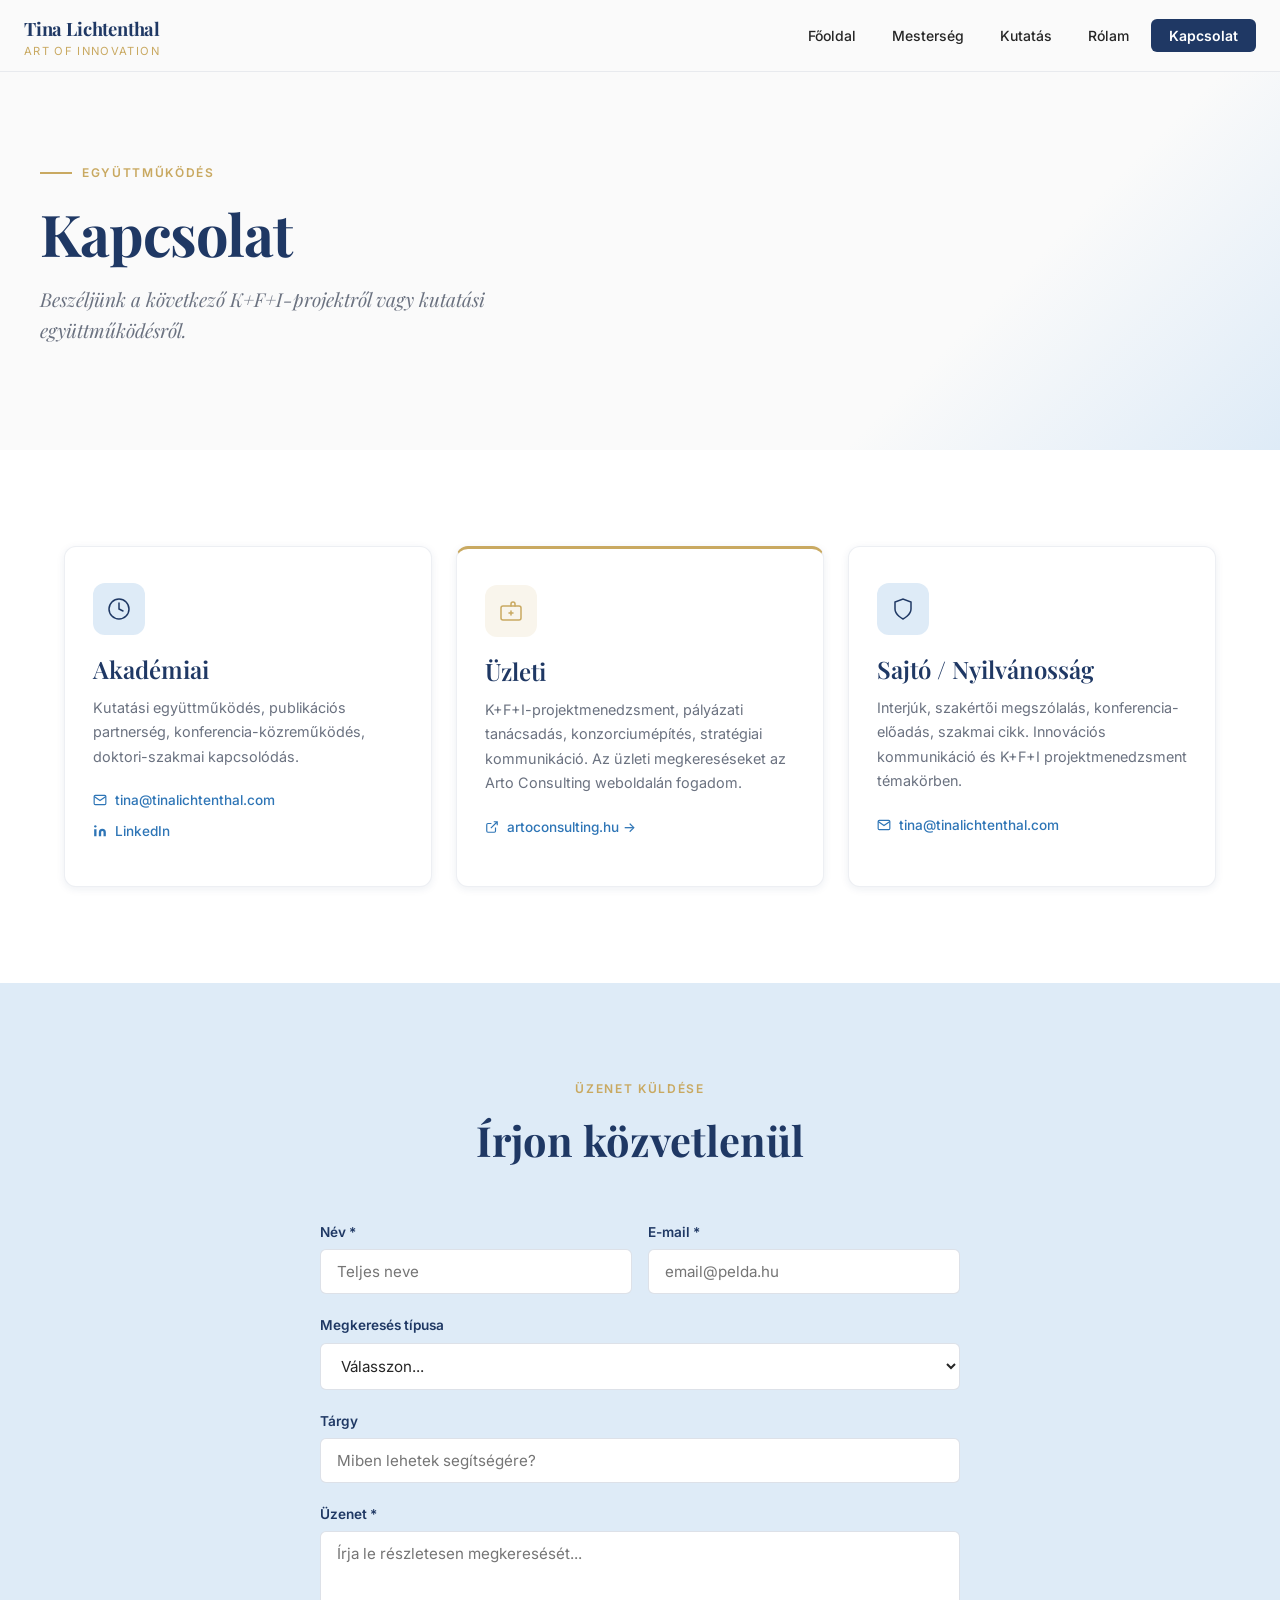
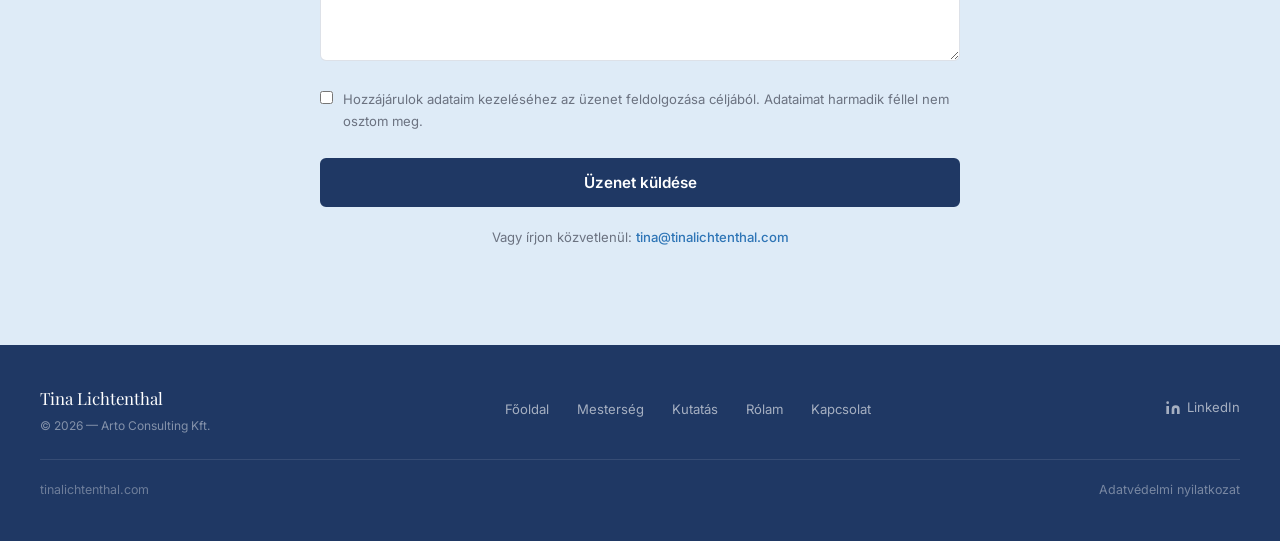
==== kapcsolat.html @ 0e224395 "Add files via upload" ====
<!DOCTYPE html>
<html lang="hu">
<head>
  <meta charset="UTF-8">
  <meta name="viewport" content="width=device-width, initial-scale=1.0">
  <title>Kapcsolat | Tina Lichtenthal — Art of Innovation</title>
  <meta name="description" content="Kutatási együttműködés, K+F+I projektmenedzsment, sajtó. Lépjen kapcsolatba Tina Lichtenthalhoz.">
  <link rel="preconnect" href="https://fonts.googleapis.com">
  <link rel="preconnect" href="https://fonts.gstatic.com" crossorigin>
  <link href="https://fonts.googleapis.com/css2?family=Playfair+Display:ital,wght@0,400;0,600;0,700;1,400;1,600&family=Inter:wght@300;400;500;600&family=JetBrains+Mono:wght@400;500&display=swap" rel="stylesheet">
  <link rel="stylesheet" href="assets/css/style.css">
</head>
<body>

<nav class="navbar">
  <a href="index.html" class="nav-brand">
    Tina Lichtenthal
    <span>Art of Innovation</span>
  </a>
  <ul class="nav-links">
    <li><a href="index.html">Főoldal</a></li>
    <li><a href="mesterseg.html">Mesterség</a></li>
    <li><a href="kutatas.html">Kutatás</a></li>
    <li><a href="rolam.html">Rólam</a></li>
    <li><a href="kapcsolat.html" class="nav-cta active">Kapcsolat</a></li>
  </ul>
  <button class="hamburger" aria-label="Menü"><span></span><span></span><span></span></button>
</nav>

<!-- HERO -->
<section class="page-hero">
  <div class="page-hero-inner fade-in">
    <div class="eyebrow">Együttműködés</div>
    <h1>Kapcsolat</h1>
    <p style="font-size:1.2rem;color:var(--text-muted);margin-top:16px;max-width:500px;font-family:var(--font-heading);font-style:italic;">Beszéljünk a következő K+F+I-projektről vagy kutatási együttműködésről.</p>
  </div>
</section>

<!-- 3 KAPCSOLATTÍPUS -->
<section class="section section-white">
  <div class="container">
    <div class="contact-cards fade-in">

      <div class="contact-card">
        <div class="contact-card-icon">
          <svg width="24" height="24" viewBox="0 0 24 24" fill="none" stroke="currentColor" stroke-width="1.5" stroke-linecap="round"><path d="M12 2a10 10 0 100 20A10 10 0 0012 2z"/><path d="M12 6v6l4 2"/></svg>
        </div>
        <h3>Akadémiai</h3>
        <p>Kutatási együttműködés, publikációs partnerség, konferencia-közreműködés, doktori-szakmai kapcsolódás.</p>
        <a href="mailto:tina@tinalichtenthal.com" class="contact-link">
          <svg width="14" height="14" viewBox="0 0 24 24" fill="none" stroke="currentColor" stroke-width="2"><path d="M4 4h16c1.1 0 2 .9 2 2v12c0 1.1-.9 2-2 2H4c-1.1 0-2-.9-2-2V6c0-1.1.9-2 2-2z"/><polyline points="22,6 12,13 2,6"/></svg>
          tina@tinalichtenthal.com
        </a>
        <a href="https://www.linkedin.com/in/tinalichtenthal" class="contact-link" target="_blank" rel="noopener">
          <svg width="14" height="14" viewBox="0 0 24 24" fill="currentColor"><path d="M16 8a6 6 0 016 6v7h-4v-7a2 2 0 00-2-2 2 2 0 00-2 2v7h-4v-7a6 6 0 016-6zM2 9h4v12H2z"/><circle cx="4" cy="4" r="2"/></svg>
          LinkedIn
        </a>
      </div>

      <div class="contact-card" style="border-top:3px solid var(--gold);">
        <div class="contact-card-icon" style="background:rgba(201,169,97,0.12);color:var(--gold);">
          <svg width="24" height="24" viewBox="0 0 24 24" fill="none" stroke="currentColor" stroke-width="1.5" stroke-linecap="round"><rect x="2" y="7" width="20" height="14" rx="2"/><path d="M16 7V5a2 2 0 00-4 0v2M12 12v4M10 14h4"/></svg>
        </div>
        <h3>Üzleti</h3>
        <p>K+F+I-projektmenedzsment, pályázati tanácsadás, konzorciumépítés, stratégiai kommunikáció. Az üzleti megkereséseket az Arto Consulting weboldalán fogadom.</p>
        <a href="https://artoconsulting.hu" class="contact-link" target="_blank" rel="noopener">
          <svg width="14" height="14" viewBox="0 0 24 24" fill="none" stroke="currentColor" stroke-width="2"><path d="M18 13v6a2 2 0 01-2 2H5a2 2 0 01-2-2V8a2 2 0 012-2h6M15 3h6v6M10 14L21 3"/></svg>
          artoconsulting.hu →
        </a>
      </div>

      <div class="contact-card">
        <div class="contact-card-icon">
          <svg width="24" height="24" viewBox="0 0 24 24" fill="none" stroke="currentColor" stroke-width="1.5" stroke-linecap="round"><path d="M12 22s8-4 8-10V5l-8-3-8 3v7c0 6 8 10 8 10z"/></svg>
        </div>
        <h3>Sajtó / Nyilvánosság</h3>
        <p>Interjúk, szakértői megszólalás, konferencia-előadás, szakmai cikk. Innovációs kommunikáció és K+F+I projektmenedzsment témakörben.</p>
        <a href="mailto:tina@tinalichtenthal.com" class="contact-link">
          <svg width="14" height="14" viewBox="0 0 24 24" fill="none" stroke="currentColor" stroke-width="2"><path d="M4 4h16c1.1 0 2 .9 2 2v12c0 1.1-.9 2-2 2H4c-1.1 0-2-.9-2-2V6c0-1.1.9-2 2-2z"/><polyline points="22,6 12,13 2,6"/></svg>
          tina@tinalichtenthal.com
        </a>
      </div>

    </div>
  </div>
</section>

<!-- KAPCSOLATI ŰRlap -->
<section class="section section-blue">
  <div class="container">
    <div class="section-header centered fade-in">
      <div class="eyebrow">Üzenet küldése</div>
      <h2 class="section-title">Írjon közvetlenül</h2>
    </div>

    <form class="contact-form fade-in" id="contact-form" action="https://formspree.io/f/yourformid" method="POST">
      <div class="form-row">
        <div class="form-group">
          <label for="nev">Név *</label>
          <input type="text" id="nev" name="nev" placeholder="Teljes neve" required>
        </div>
        <div class="form-group">
          <label for="email">E-mail *</label>
          <input type="email" id="email" name="email" placeholder="email@pelda.hu" required>
        </div>
      </div>
      <div class="form-group">
        <label for="tipus">Megkeresés típusa</label>
        <select id="tipus" name="tipus">
          <option value="">Válasszon...</option>
          <option value="akademiai">Akadémiai</option>
          <option value="uzleti">Üzleti</option>
          <option value="sajto">Sajtó / Nyilvánosság</option>
          <option value="egyeb">Egyéb</option>
        </select>
      </div>
      <div class="form-group">
        <label for="targy">Tárgy</label>
        <input type="text" id="targy" name="targy" placeholder="Miben lehetek segítségére?">
      </div>
      <div class="form-group">
        <label for="uzenet">Üzenet *</label>
        <textarea id="uzenet" name="uzenet" placeholder="Írja le részletesen megkeresését..." required></textarea>
      </div>
      <div class="form-group gdpr">
        <input type="checkbox" id="gdpr" name="gdpr" required>
        <label for="gdpr">Hozzájárulok adataim kezeléséhez az üzenet feldolgozása céljából. Adataimat harmadik féllel nem osztom meg.</label>
      </div>
      <button type="submit" class="btn btn-primary" style="width:100%;justify-content:center;">Üzenet küldése</button>
    </form>

    <p style="text-align:center;margin-top:20px;font-size:0.82rem;color:var(--text-muted);">
      Vagy írjon közvetlenül: <a href="mailto:tina@tinalichtenthal.com" style="color:var(--blue);font-weight:500;">tina@tinalichtenthal.com</a>
    </p>
  </div>
</section>

<footer>
  <div class="footer-inner">
    <div class="footer-brand">Tina Lichtenthal<small>© 2026 — Arto Consulting Kft.</small></div>
    <nav class="footer-nav">
      <a href="index.html">Főoldal</a><a href="mesterseg.html">Mesterség</a><a href="kutatas.html">Kutatás</a><a href="rolam.html">Rólam</a><a href="kapcsolat.html">Kapcsolat</a>
    </nav>
    <div class="footer-social">
      <a href="https://www.linkedin.com/in/tinalichtenthal" target="_blank" rel="noopener">
        <svg width="16" height="16" viewBox="0 0 24 24" fill="currentColor"><path d="M16 8a6 6 0 016 6v7h-4v-7a2 2 0 00-2-2 2 2 0 00-2 2v7h-4v-7a6 6 0 016-6zM2 9h4v12H2z"/><circle cx="4" cy="4" r="2"/></svg>
        LinkedIn
      </a>
    </div>
  </div>
  <div class="footer-bottom"><span>tinalichtenthal.com</span><a href="#">Adatvédelmi nyilatkozat</a></div>
</footer>

<script src="assets/js/main.js"></script>
</body>
</html>
---- assets/css/style.css ----
/* =============================================
   TINA LICHTENTHAL — tinalichtenthal.com
   Vizuális identitás & Stíluslap
   ============================================= */

@import url('https://fonts.googleapis.com/css2?family=Playfair+Display:ital,wght@0,400;0,600;0,700;1,400;1,600&family=Inter:wght@300;400;500;600&family=JetBrains+Mono:wght@400;500&display=swap');

/* ---- CSS változók ---- */
:root {
  --navy:       #1F3864;
  --blue:       #2E75B6;
  --gold:       #C9A961;
  --gold-light: #e6c97d;
  --bg-blue:    #DEEBF7;
  --white:      #FFFFFF;
  --offwhite:   #FAFAFA;
  --light-gray: #F2F2F2;
  --text:       #262626;
  --text-muted: #6b7280;

  --font-heading: 'Playfair Display', Georgia, serif;
  --font-body:    'Inter', system-ui, sans-serif;
  --font-mono:    'JetBrains Mono', monospace;

  --max-w: 1200px;
  --section-pad: 96px 24px;
  --radius: 6px;

  --shadow-sm: 0 2px 8px rgba(31,56,100,0.08);
  --shadow-md: 0 8px 32px rgba(31,56,100,0.12);
  --shadow-lg: 0 16px 48px rgba(31,56,100,0.18);
}

/* ---- Reset & alap ---- */
*, *::before, *::after { box-sizing: border-box; margin: 0; padding: 0; }
html { scroll-behavior: smooth; font-size: 16px; }
body {
  font-family: var(--font-body);
  color: var(--text);
  background: var(--offwhite);
  line-height: 1.65;
  -webkit-font-smoothing: antialiased;
}
img { max-width: 100%; display: block; }
a { color: inherit; text-decoration: none; }
ul { list-style: none; }

/* ---- Konténer ---- */
.container {
  max-width: var(--max-w);
  margin: 0 auto;
  padding: 0 24px;
}

/* =============================================
   NAVIGÁCIÓ
   ============================================= */
.navbar {
  position: fixed;
  top: 0; left: 0; right: 0;
  z-index: 100;
  padding: 0 24px;
  height: 72px;
  display: flex;
  align-items: center;
  justify-content: space-between;
  background: rgba(250,250,250,0.92);
  backdrop-filter: blur(12px);
  -webkit-backdrop-filter: blur(12px);
  border-bottom: 1px solid rgba(31,56,100,0.08);
  transition: box-shadow 0.3s;
}
.navbar.scrolled { box-shadow: var(--shadow-sm); }

.nav-brand {
  font-family: var(--font-heading);
  font-size: 1.15rem;
  font-weight: 700;
  color: var(--navy);
  letter-spacing: -0.01em;
}
.nav-brand span {
  display: block;
  font-family: var(--font-body);
  font-size: 0.7rem;
  font-weight: 400;
  letter-spacing: 0.12em;
  text-transform: uppercase;
  color: var(--gold);
  line-height: 1;
  margin-top: 1px;
}

.nav-links {
  display: flex;
  gap: 8px;
  align-items: center;
}
.nav-links a {
  font-size: 0.875rem;
  font-weight: 500;
  color: var(--text);
  padding: 8px 14px;
  border-radius: var(--radius);
  transition: color 0.2s, background 0.2s;
}
.nav-links a:hover { color: var(--blue); background: var(--bg-blue); }
.nav-links a.active { color: var(--navy); font-weight: 600; }
.nav-links .nav-cta {
  background: var(--navy);
  color: white !important;
  padding: 8px 18px;
}
.nav-links .nav-cta:hover { background: var(--blue); }

.hamburger { display: none; flex-direction: column; gap: 5px; cursor: pointer; padding: 4px; }
.hamburger span { display: block; width: 24px; height: 2px; background: var(--navy); border-radius: 2px; transition: all 0.3s; }

/* =============================================
   TIPOGRÁFIA
   ============================================= */
h1, h2, h3, h4 {
  font-family: var(--font-heading);
  line-height: 1.2;
  color: var(--navy);
}
h1 { font-size: clamp(2.4rem, 5vw, 3.6rem); font-weight: 700; letter-spacing: -0.02em; }
h2 { font-size: clamp(1.8rem, 3.5vw, 2.6rem); font-weight: 700; }
h3 { font-size: clamp(1.2rem, 2vw, 1.5rem); font-weight: 600; }
h4 { font-size: 1.1rem; font-weight: 600; }

.eyebrow {
  font-family: var(--font-body);
  font-size: 0.75rem;
  font-weight: 600;
  letter-spacing: 0.14em;
  text-transform: uppercase;
  color: var(--gold);
  display: flex;
  align-items: center;
  gap: 10px;
  margin-bottom: 16px;
}
.eyebrow::before {
  content: '';
  display: block;
  width: 32px;
  height: 2px;
  background: var(--gold);
  flex-shrink: 0;
}

.section-title { margin-bottom: 16px; }
.section-desc {
  font-size: 1.1rem;
  color: var(--text-muted);
  max-width: 560px;
  line-height: 1.75;
}

.italic-quote {
  font-family: var(--font-heading);
  font-style: italic;
  font-size: clamp(1.1rem, 1.8vw, 1.35rem);
  color: var(--navy);
  line-height: 1.6;
}

/* =============================================
   GOMBOK
   ============================================= */
.btn {
  display: inline-flex;
  align-items: center;
  gap: 8px;
  padding: 13px 28px;
  border-radius: var(--radius);
  font-family: var(--font-body);
  font-size: 0.95rem;
  font-weight: 600;
  cursor: pointer;
  border: 2px solid transparent;
  transition: all 0.22s;
  text-decoration: none;
}
.btn-primary {
  background: var(--navy);
  color: white;
  border-color: var(--navy);
}
.btn-primary:hover { background: var(--blue); border-color: var(--blue); transform: translateY(-1px); box-shadow: var(--shadow-md); }
.btn-secondary {
  background: transparent;
  color: var(--blue);
  border-color: var(--blue);
}
.btn-secondary:hover { background: var(--blue); color: white; transform: translateY(-1px); box-shadow: var(--shadow-sm); }
.btn-gold {
  background: var(--gold);
  color: var(--navy);
  border-color: var(--gold);
}
.btn-gold:hover { background: var(--gold-light); transform: translateY(-1px); box-shadow: 0 8px 24px rgba(201,169,97,0.35); }
.btn-white {
  background: white;
  color: var(--navy);
  border-color: white;
}
.btn-white:hover { background: var(--bg-blue); border-color: var(--bg-blue); }

.btn-group { display: flex; gap: 14px; flex-wrap: wrap; align-items: center; }

/* =============================================
   HERO SZEKCIÓ
   ============================================= */
.hero {
  min-height: 100vh;
  padding: 120px 24px 80px;
  display: flex;
  align-items: center;
  background: var(--offwhite);
  position: relative;
  overflow: hidden;
}
.hero::before {
  content: '';
  position: absolute;
  top: -120px; right: -80px;
  width: 600px; height: 600px;
  background: radial-gradient(ellipse, rgba(46,117,182,0.07) 0%, transparent 70%);
  pointer-events: none;
}
.hero::after {
  content: '';
  position: absolute;
  bottom: -60px; left: -40px;
  width: 400px; height: 400px;
  background: radial-gradient(ellipse, rgba(201,169,97,0.06) 0%, transparent 70%);
  pointer-events: none;
}

.hero-grid {
  max-width: var(--max-w);
  margin: 0 auto;
  width: 100%;
  display: grid;
  grid-template-columns: 1fr 1fr;
  gap: 80px;
  align-items: center;
}
.hero-text { position: relative; z-index: 1; }
.hero-tagline {
  font-size: clamp(1.05rem, 1.5vw, 1.2rem);
  color: var(--text-muted);
  margin: 20px 0 36px;
  max-width: 480px;
  line-height: 1.75;
}

.hero-visual {
  position: relative;
  z-index: 1;
  display: flex;
  justify-content: center;
  align-items: center;
}

/* ICMM Mini-vizualizáció a hero-ban */
.hero-diagram {
  width: 100%;
  max-width: 420px;
}

.scroll-hint {
  position: absolute;
  bottom: 32px;
  left: 50%;
  transform: translateX(-50%);
  display: flex;
  flex-direction: column;
  align-items: center;
  gap: 6px;
  color: var(--text-muted);
  font-size: 0.78rem;
  letter-spacing: 0.08em;
  text-transform: uppercase;
  animation: bounce 2s ease-in-out infinite;
}
.scroll-hint svg { opacity: 0.5; }
@keyframes bounce {
  0%, 100% { transform: translateX(-50%) translateY(0); }
  50% { transform: translateX(-50%) translateY(6px); }
}

/* =============================================
   ÁLTALÁNOS SZEKCIÓK
   ============================================= */
.section { padding: var(--section-pad); }
.section-navy { background: var(--navy); }
.section-navy h1, .section-navy h2, .section-navy h3, .section-navy h4 { color: white; }
.section-navy p, .section-navy .eyebrow { color: rgba(255,255,255,0.75); }
.section-navy .eyebrow::before { background: var(--gold); }
.section-blue { background: var(--bg-blue); }
.section-gray { background: var(--light-gray); }
.section-gold { background: var(--gold); }
.section-gold h1, .section-gold h2, .section-gold h3 { color: var(--navy); }
.section-gold p { color: rgba(31,56,100,0.8); }
.section-white { background: var(--white); }

.section-header { margin-bottom: 56px; }
.section-header.centered { text-align: center; }
.section-header.centered .eyebrow { justify-content: center; }
.section-header.centered .eyebrow::before { display: none; }
.section-header.centered .section-desc { margin: 0 auto; }

/* =============================================
   KONCEPCIÓ SZEKCIÓ (Főoldal)
   ============================================= */
.concept-inner {
  max-width: 720px;
  margin: 0 auto;
  text-align: center;
  position: relative;
  padding: 16px 0;
}
.concept-inner::before {
  content: '';
  display: block;
  width: 60px;
  height: 3px;
  background: var(--gold);
  margin: 0 auto 40px;
  border-radius: 2px;
}
.concept-inner .italic-quote { font-size: clamp(1.05rem, 2vw, 1.3rem); }
.concept-inner p { margin-top: 20px; color: var(--text-muted); font-size: 1.05rem; line-height: 1.8; }

/* =============================================
   KÁRTYA RÁCS (6 terület)
   ============================================= */
.cards-grid {
  display: grid;
  grid-template-columns: repeat(3, 1fr);
  gap: 24px;
}
.card {
  background: var(--white);
  border-radius: 10px;
  padding: 32px 28px;
  border: 1px solid rgba(31,56,100,0.08);
  transition: transform 0.25s, box-shadow 0.25s, border-color 0.25s;
  position: relative;
}
.card:hover {
  transform: translateY(-4px);
  box-shadow: var(--shadow-md);
  border-color: var(--gold);
}
.card-icon {
  width: 44px;
  height: 44px;
  color: var(--navy);
  margin-bottom: 18px;
}
.card h3 {
  font-size: 1.05rem;
  font-weight: 700;
  margin-bottom: 10px;
  color: var(--navy);
}
.card p {
  font-size: 0.92rem;
  color: var(--text-muted);
  line-height: 1.7;
}
.icmm-center-badge {
  grid-column: 2;
  grid-row: 1 / 3;
  display: flex;
  flex-direction: column;
  align-items: center;
  justify-content: center;
  background: linear-gradient(135deg, var(--navy), var(--blue));
  color: white;
  border-radius: 50%;
  width: 100%;
  padding-bottom: 100%;
  position: relative;
}

/* =============================================
   STATISZTIKÁK BLOKK
   ============================================= */
.stats-grid {
  display: grid;
  grid-template-columns: repeat(4, 1fr);
  gap: 32px;
  text-align: center;
}
.stat-item {}
.stat-num {
  font-family: var(--font-heading);
  font-size: clamp(2.4rem, 4vw, 3.5rem);
  font-weight: 700;
  color: var(--gold);
  line-height: 1;
  display: block;
}
.stat-label {
  font-size: 0.88rem;
  color: rgba(255,255,255,0.7);
  line-height: 1.6;
  margin-top: 10px;
}

/* =============================================
   PROJEKTEK BLOKK
   ============================================= */
.project-cards {
  display: grid;
  grid-template-columns: repeat(3, 1fr);
  gap: 24px;
}
.project-card {
  background: var(--white);
  border-radius: 10px;
  padding: 28px;
  border-left: 4px solid var(--blue);
  box-shadow: var(--shadow-sm);
}
.project-tag {
  display: inline-block;
  font-size: 0.7rem;
  font-weight: 600;
  letter-spacing: 0.1em;
  text-transform: uppercase;
  color: var(--blue);
  background: var(--bg-blue);
  padding: 3px 10px;
  border-radius: 20px;
  margin-bottom: 12px;
}
.project-card h4 { color: var(--navy); margin-bottom: 8px; }
.project-card p { font-size: 0.88rem; color: var(--text-muted); line-height: 1.6; }

/* =============================================
   ZÁRÓ CTA
   ============================================= */
.cta-inner {
  max-width: 680px;
  margin: 0 auto;
  text-align: center;
}
.cta-inner h2 { color: var(--navy); margin-bottom: 16px; }
.cta-inner p { margin-bottom: 36px; font-size: 1.05rem; }

/* =============================================
   LÁBLÉC
   ============================================= */
footer {
  background: var(--navy);
  color: rgba(255,255,255,0.7);
  padding: 40px 24px;
}
.footer-inner {
  max-width: var(--max-w);
  margin: 0 auto;
  display: flex;
  align-items: center;
  justify-content: space-between;
  flex-wrap: wrap;
  gap: 20px;
}
.footer-brand {
  font-family: var(--font-heading);
  color: white;
  font-size: 1.05rem;
}
.footer-brand small {
  display: block;
  font-family: var(--font-body);
  font-size: 0.75rem;
  color: rgba(255,255,255,0.45);
  margin-top: 3px;
}
.footer-nav { display: flex; gap: 8px; flex-wrap: wrap; }
.footer-nav a {
  font-size: 0.82rem;
  color: rgba(255,255,255,0.6);
  padding: 4px 10px;
  border-radius: 4px;
  transition: color 0.2s;
}
.footer-nav a:hover { color: white; }
.footer-social a {
  display: inline-flex;
  align-items: center;
  gap: 6px;
  font-size: 0.82rem;
  color: rgba(255,255,255,0.6);
  transition: color 0.2s;
}
.footer-social a:hover { color: var(--gold); }
.footer-bottom {
  max-width: var(--max-w);
  margin: 24px auto 0;
  padding-top: 20px;
  border-top: 1px solid rgba(255,255,255,0.1);
  display: flex;
  justify-content: space-between;
  font-size: 0.78rem;
  color: rgba(255,255,255,0.35);
  flex-wrap: wrap;
  gap: 8px;
}
.footer-bottom a { color: rgba(255,255,255,0.4); transition: color 0.2s; }
.footer-bottom a:hover { color: rgba(255,255,255,0.7); }

/* =============================================
   MESTERSÉG OLDAL
   ============================================= */
.page-hero {
  min-height: 50vh;
  padding: 140px 24px 80px;
  display: flex;
  align-items: center;
  background: var(--offwhite);
  position: relative;
  overflow: hidden;
}
.page-hero::before {
  content: '';
  position: absolute;
  top: 0; right: 0;
  width: 50%;
  height: 100%;
  background: linear-gradient(135deg, transparent 60%, var(--bg-blue) 100%);
  pointer-events: none;
}
.page-hero-inner {
  max-width: var(--max-w);
  margin: 0 auto;
  width: 100%;
  position: relative;
  z-index: 1;
}

.rich-text { max-width: 760px; }
.rich-text p {
  font-size: 1.05rem;
  line-height: 1.8;
  margin-bottom: 20px;
  color: var(--text);
}

.quote-block {
  background: var(--white);
  border-left: 4px solid var(--gold);
  padding: 32px 40px;
  border-radius: 0 10px 10px 0;
  margin: 40px 0;
  position: relative;
}
.quote-block::before {
  content: '"';
  font-family: var(--font-heading);
  font-size: 5rem;
  color: var(--gold);
  opacity: 0.25;
  position: absolute;
  top: 8px;
  left: 16px;
  line-height: 1;
}

/* Részletes 6 terület szekciók */
.expertise-section {
  padding: 64px 24px;
}
.expertise-section:nth-child(even) { background: var(--bg-blue); }
.expertise-section:nth-child(odd) { background: var(--white); }
.expertise-inner {
  max-width: var(--max-w);
  margin: 0 auto;
  display: grid;
  grid-template-columns: 80px 1fr;
  gap: 32px;
  align-items: start;
}
.expertise-icon {
  width: 64px;
  height: 64px;
  background: var(--navy);
  border-radius: 12px;
  display: flex;
  align-items: center;
  justify-content: center;
  color: white;
  flex-shrink: 0;
}
.expertise-content h3 { margin-bottom: 16px; }
.expertise-content p { font-size: 1rem; line-height: 1.8; color: var(--text); margin-bottom: 12px; }

/* Bridge szekció */
.bridge-section {
  background: var(--gold);
  padding: 80px 24px;
  text-align: center;
}
.bridge-inner { max-width: 680px; margin: 0 auto; }
.bridge-inner h2 { color: var(--navy); margin-bottom: 16px; }
.bridge-inner p { color: rgba(31,56,100,0.8); font-size: 1.05rem; margin-bottom: 32px; line-height: 1.8; }

/* =============================================
   KUTATÁS OLDAL
   ============================================= */
.icmm-matrix {
  background: var(--white);
  border-radius: 12px;
  overflow: hidden;
  box-shadow: var(--shadow-md);
  border: 1px solid rgba(31,56,100,0.1);
}
.icmm-matrix table {
  width: 100%;
  border-collapse: collapse;
}
.icmm-matrix th {
  background: var(--navy);
  color: white;
  font-family: var(--font-body);
  font-size: 0.82rem;
  font-weight: 600;
  letter-spacing: 0.04em;
  padding: 14px 16px;
  text-align: center;
}
.icmm-matrix td {
  padding: 12px 16px;
  font-size: 0.85rem;
  text-align: center;
  border: 1px solid rgba(31,56,100,0.06);
}
.icmm-matrix tr:nth-child(even) td { background: var(--bg-blue); }
.icmm-matrix .level-label {
  font-weight: 600;
  color: var(--navy);
  text-align: left;
  font-size: 0.85rem;
}
.level-1 { border-left: 4px solid #ef4444; }
.level-2 { border-left: 4px solid #f97316; }
.level-3 { border-left: 4px solid #eab308; }
.level-4 { border-left: 4px solid var(--blue); }
.level-5 { border-left: 4px solid #22c55e; }

.dim-cards {
  display: grid;
  grid-template-columns: repeat(4, 1fr);
  gap: 20px;
  margin-top: 32px;
}
.dim-card {
  background: var(--offwhite);
  border-radius: 10px;
  padding: 24px 20px;
  border-top: 3px solid var(--blue);
  text-align: center;
}
.dim-card h4 { font-size: 0.95rem; color: var(--navy); margin-bottom: 6px; }
.dim-card .dim-weight {
  font-family: var(--font-heading);
  font-size: 1.8rem;
  font-weight: 700;
  color: var(--gold);
  display: block;
  margin-bottom: 6px;
}
.dim-card p { font-size: 0.82rem; color: var(--text-muted); line-height: 1.6; }

/* Trianguláció diagram */
.tri-diagram {
  display: grid;
  grid-template-columns: repeat(3, 1fr);
  gap: 24px;
  position: relative;
}
.tri-diagram::before {
  content: '';
  position: absolute;
  top: 50%; left: 50%;
  transform: translate(-50%, -50%);
  width: 80px; height: 80px;
  background: var(--navy);
  border-radius: 50%;
  z-index: 1;
}
.tri-node {
  background: var(--white);
  border-radius: 12px;
  padding: 28px 24px;
  box-shadow: var(--shadow-sm);
  border: 1px solid rgba(31,56,100,0.08);
  text-align: center;
}
.tri-node .tri-num {
  font-family: var(--font-heading);
  font-size: 2.4rem;
  font-weight: 700;
  color: var(--blue);
  display: block;
}
.tri-node h4 { margin: 8px 0; color: var(--navy); }
.tri-node p { font-size: 0.85rem; color: var(--text-muted); line-height: 1.6; }

/* Elméleti hozzájárulások */
.contribution-list { display: flex; flex-direction: column; gap: 32px; }
.contribution-item {
  display: grid;
  grid-template-columns: 60px 1fr;
  gap: 24px;
  align-items: start;
}
.contribution-num {
  font-family: var(--font-heading);
  font-size: 3rem;
  font-weight: 700;
  color: var(--gold);
  line-height: 1;
}
.contribution-item h3 { margin-bottom: 10px; }
.contribution-item p { font-size: 0.97rem; color: var(--text-muted); line-height: 1.75; }

/* Doktori terv */
.phd-countries {
  display: grid;
  grid-template-columns: repeat(4, 1fr);
  gap: 20px;
  margin-top: 32px;
}
.country-card {
  background: var(--white);
  border-radius: 10px;
  padding: 24px 20px;
  text-align: center;
  border: 1px solid rgba(31,56,100,0.08);
}
.country-card .country-flag { font-size: 2.4rem; margin-bottom: 10px; }
.country-card h4 { color: var(--navy); margin-bottom: 6px; }
.country-card p { font-size: 0.82rem; color: var(--text-muted); line-height: 1.6; }

/* Letöltések */
.downloads-list { display: flex; flex-direction: column; gap: 16px; }
.download-item {
  display: flex;
  align-items: center;
  justify-content: space-between;
  background: var(--white);
  border-radius: 10px;
  padding: 20px 24px;
  border: 1px solid rgba(31,56,100,0.08);
  gap: 20px;
  flex-wrap: wrap;
}
.download-info h4 { color: var(--navy); margin-bottom: 4px; }
.download-info p { font-size: 0.85rem; color: var(--text-muted); }

/* =============================================
   RÓLAM OLDAL
   ============================================= */
.about-hero-grid {
  max-width: var(--max-w);
  margin: 0 auto;
  width: 100%;
  display: grid;
  grid-template-columns: 360px 1fr;
  gap: 64px;
  align-items: center;
}
.about-photo {
  position: relative;
}
.about-photo img {
  width: 100%;
  border-radius: 12px;
  box-shadow: var(--shadow-lg);
}
.about-photo::before {
  content: '';
  position: absolute;
  bottom: -16px; right: -16px;
  width: 100%;
  height: 100%;
  border: 3px solid var(--gold);
  border-radius: 12px;
  z-index: -1;
}

/* Timeline */
.timeline { position: relative; padding-left: 32px; }
.timeline::before {
  content: '';
  position: absolute;
  left: 8px; top: 8px; bottom: 8px;
  width: 2px;
  background: linear-gradient(to bottom, var(--navy), var(--blue), var(--gold));
}
.timeline-item {
  position: relative;
  margin-bottom: 40px;
  padding-left: 24px;
}
.timeline-item::before {
  content: '';
  position: absolute;
  left: -28px;
  top: 8px;
  width: 12px; height: 12px;
  background: var(--gold);
  border-radius: 50%;
  border: 2px solid var(--offwhite);
  box-shadow: 0 0 0 3px var(--gold);
}
.timeline-item .year {
  font-family: var(--font-mono);
  font-size: 0.8rem;
  font-weight: 500;
  color: var(--gold);
  letter-spacing: 0.06em;
  margin-bottom: 4px;
}
.timeline-item h4 { color: var(--navy); margin-bottom: 6px; }
.timeline-item p { font-size: 0.9rem; color: var(--text-muted); line-height: 1.65; }

/* Kompetenciák */
.competence-grid {
  display: grid;
  grid-template-columns: 1fr 1fr;
  gap: 32px;
}
.competence-block h3 { margin-bottom: 20px; }
.competence-list li {
  padding: 10px 0;
  font-size: 0.92rem;
  color: var(--text);
  border-bottom: 1px solid rgba(31,56,100,0.06);
  display: flex;
  align-items: center;
  gap: 10px;
}
.competence-list li::before {
  content: '';
  display: inline-block;
  width: 6px; height: 6px;
  background: var(--gold);
  border-radius: 50%;
  flex-shrink: 0;
}

.edu-item {
  padding: 20px 0;
  border-bottom: 1px solid rgba(31,56,100,0.06);
}
.edu-item:last-child { border-bottom: none; }
.edu-item h4 { color: var(--navy); }
.edu-item p { font-size: 0.88rem; color: var(--text-muted); margin-top: 2px; }

/* Iparági fókuszok */
.industry-grid {
  display: grid;
  grid-template-columns: repeat(6, 1fr);
  gap: 16px;
  text-align: center;
}
.industry-item {
  background: var(--white);
  border-radius: 10px;
  padding: 20px 12px;
  border: 1px solid rgba(31,56,100,0.08);
  transition: transform 0.2s, border-color 0.2s;
}
.industry-item:hover { transform: translateY(-3px); border-color: var(--blue); }
.industry-item .ind-icon { font-size: 2rem; margin-bottom: 8px; }
.industry-item p { font-size: 0.78rem; color: var(--text-muted); line-height: 1.4; font-weight: 500; }

/* =============================================
   KAPCSOLAT OLDAL
   ============================================= */
.contact-cards {
  display: grid;
  grid-template-columns: repeat(3, 1fr);
  gap: 24px;
}
.contact-card {
  background: var(--white);
  border-radius: 12px;
  padding: 36px 28px;
  box-shadow: var(--shadow-sm);
  border: 1px solid rgba(31,56,100,0.08);
  transition: transform 0.25s, box-shadow 0.25s;
}
.contact-card:hover { transform: translateY(-4px); box-shadow: var(--shadow-md); }
.contact-card-icon {
  width: 52px; height: 52px;
  background: var(--bg-blue);
  border-radius: 12px;
  display: flex;
  align-items: center;
  justify-content: center;
  color: var(--navy);
  margin-bottom: 20px;
}
.contact-card h3 { margin-bottom: 12px; }
.contact-card p { font-size: 0.9rem; color: var(--text-muted); margin-bottom: 20px; line-height: 1.7; }
.contact-link {
  display: flex;
  align-items: center;
  gap: 8px;
  font-size: 0.85rem;
  color: var(--blue);
  font-weight: 500;
  margin-bottom: 8px;
  transition: color 0.2s;
}
.contact-link:hover { color: var(--navy); }

/* Kapcsolati űrlap */
.contact-form {
  max-width: 640px;
  margin: 0 auto;
}
.form-row {
  display: grid;
  grid-template-columns: 1fr 1fr;
  gap: 16px;
}
.form-group {
  margin-bottom: 20px;
}
.form-group label {
  display: block;
  font-size: 0.85rem;
  font-weight: 600;
  color: var(--navy);
  margin-bottom: 6px;
}
.form-group input,
.form-group select,
.form-group textarea {
  width: 100%;
  padding: 12px 16px;
  border: 1.5px solid rgba(31,56,100,0.15);
  border-radius: var(--radius);
  font-family: var(--font-body);
  font-size: 0.95rem;
  color: var(--text);
  background: var(--white);
  transition: border-color 0.2s, box-shadow 0.2s;
  outline: none;
}
.form-group input:focus,
.form-group select:focus,
.form-group textarea:focus {
  border-color: var(--blue);
  box-shadow: 0 0 0 3px rgba(46,117,182,0.12);
}
.form-group textarea { resize: vertical; min-height: 130px; }
.form-group.gdpr {
  display: flex;
  align-items: flex-start;
  gap: 10px;
}
.form-group.gdpr input { width: auto; margin-top: 2px; }
.form-group.gdpr label {
  font-weight: 400;
  color: var(--text-muted);
  font-size: 0.82rem;
}

/* =============================================
   FADE-IN ANIMÁCIÓ (scroll)
   ============================================= */
.fade-in {
  opacity: 0;
  transform: translateY(24px);
  transition: opacity 0.6s ease, transform 0.6s ease;
}
.fade-in.visible {
  opacity: 1;
  transform: translateY(0);
}
.fade-in-delay-1 { transition-delay: 0.1s; }
.fade-in-delay-2 { transition-delay: 0.2s; }
.fade-in-delay-3 { transition-delay: 0.3s; }
.fade-in-delay-4 { transition-delay: 0.4s; }

/* =============================================
   RESZPONZÍV
   ============================================= */
@media (max-width: 1024px) {
  .hero-grid { grid-template-columns: 1fr; gap: 48px; }
  .hero-visual { display: none; }
  .cards-grid { grid-template-columns: repeat(2, 1fr); }
  .stats-grid { grid-template-columns: repeat(2, 2fr); gap: 24px; }
  .dim-cards { grid-template-columns: repeat(2, 1fr); }
  .phd-countries { grid-template-columns: repeat(2, 1fr); }
  .industry-grid { grid-template-columns: repeat(3, 1fr); }
  .about-hero-grid { grid-template-columns: 1fr; }
  .about-photo { max-width: 320px; }
  .competence-grid { grid-template-columns: 1fr; }
}

@media (max-width: 768px) {
  :root { --section-pad: 64px 16px; }
  .nav-links { display: none; flex-direction: column; position: fixed; top: 72px; left: 0; right: 0; background: var(--offwhite); padding: 16px; border-bottom: 1px solid rgba(31,56,100,0.08); box-shadow: var(--shadow-md); }
  .nav-links.open { display: flex; }
  .hamburger { display: flex; }
  .cards-grid { grid-template-columns: 1fr; }
  .project-cards { grid-template-columns: 1fr; }
  .contact-cards { grid-template-columns: 1fr; }
  .tri-diagram { grid-template-columns: 1fr; }
  .tri-diagram::before { display: none; }
  .stats-grid { grid-template-columns: repeat(2, 1fr); }
  .phd-countries { grid-template-columns: repeat(2, 1fr); }
  .dim-cards { grid-template-columns: 1fr; }
  .industry-grid { grid-template-columns: repeat(2, 1fr); }
  .contribution-item { grid-template-columns: 40px 1fr; }
  .expertise-inner { grid-template-columns: 1fr; }
  .form-row { grid-template-columns: 1fr; }
  .footer-inner { flex-direction: column; gap: 16px; }
  h1 { font-size: 2rem; }
  h2 { font-size: 1.7rem; }
  .btn-group { flex-direction: column; align-items: flex-start; }
}
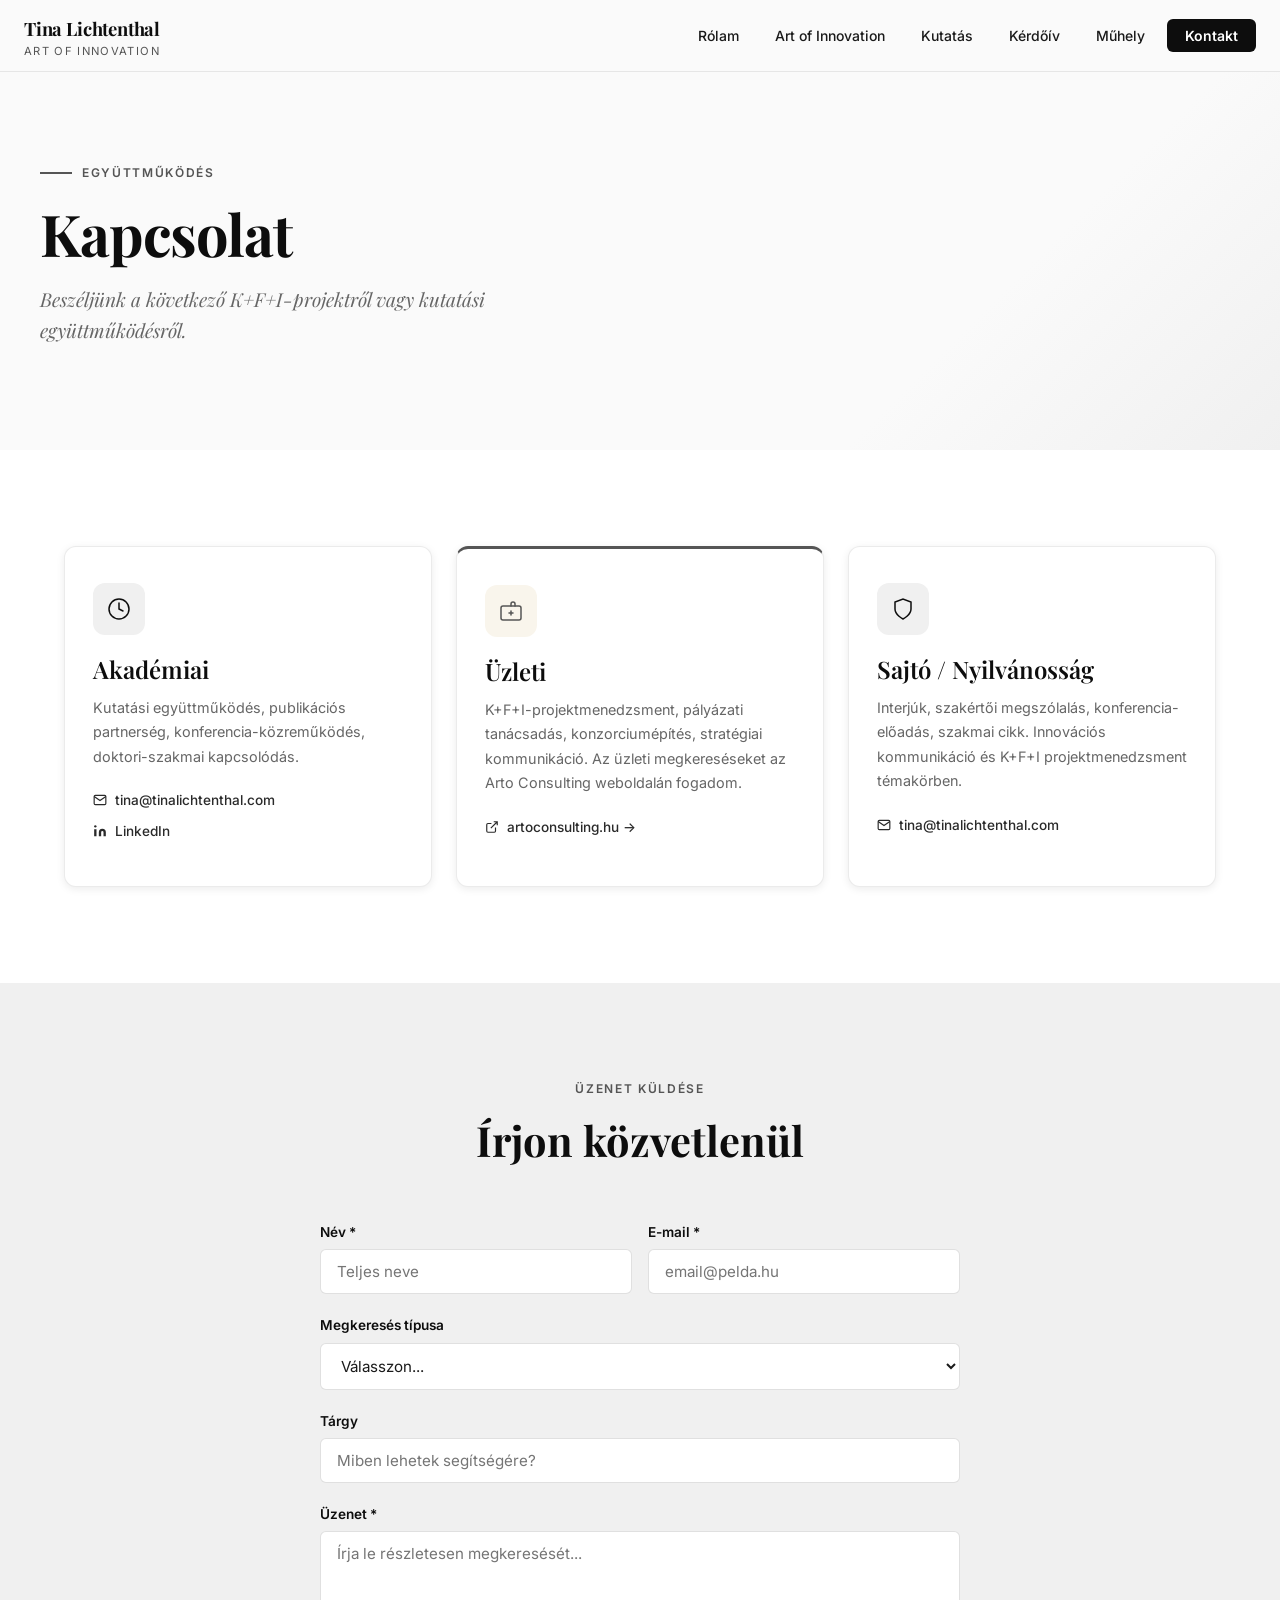
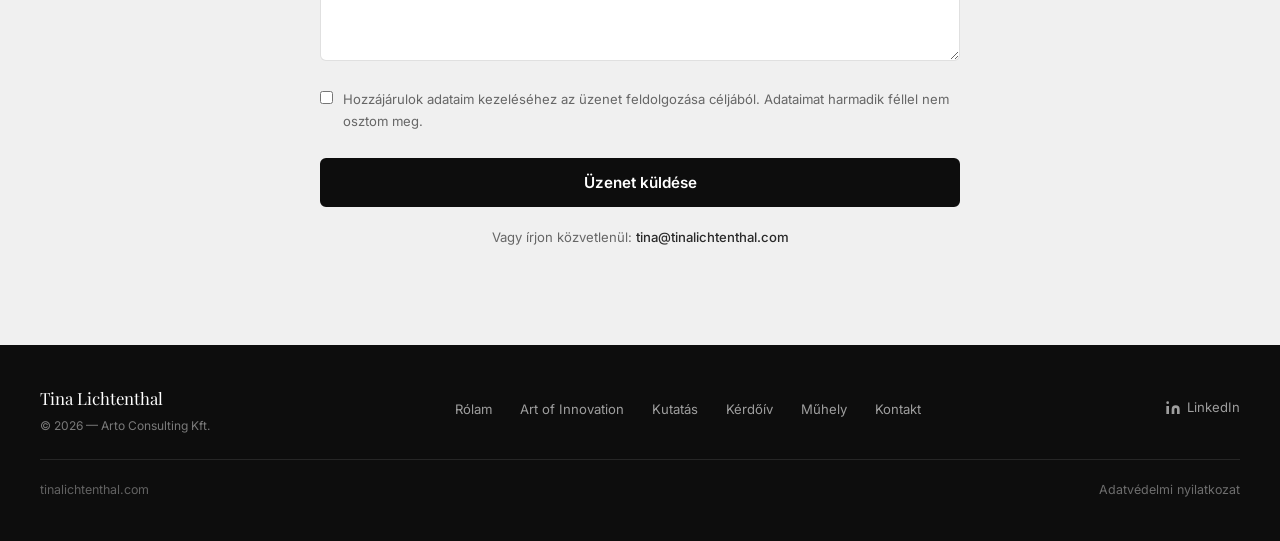
==== commit d1176297: "Update kapcsolat.html" ====
--- a/kapcsolat.html
+++ b/kapcsolat.html
@@ -3,7 +3,7 @@
 <head>
   <meta charset="UTF-8">
   <meta name="viewport" content="width=device-width, initial-scale=1.0">
-  <title>Kapcsolat | Tina Lichtenthal — Art of Innovation</title>
+  <title>Kontakt | Tina Lichtenthal — Art of Innovation</title>
   <meta name="description" content="Kutatási együttműködés, K+F+I projektmenedzsment, sajtó. Lépjen kapcsolatba Tina Lichtenthalhoz.">
   <link rel="preconnect" href="https://fonts.googleapis.com">
   <link rel="preconnect" href="https://fonts.gstatic.com" crossorigin>
@@ -12,17 +12,18 @@
 </head>
 <body>
 
-<nav class="navbar">
+  <nav class="navbar">
   <a href="index.html" class="nav-brand">
     Tina Lichtenthal
     <span>Art of Innovation</span>
   </a>
   <ul class="nav-links">
-    <li><a href="index.html">Főoldal</a></li>
-    <li><a href="mesterseg.html">Mesterség</a></li>
+    <li><a href="rolam.html">Rólam</a></li>
+    <li><a href="mesterseg.html">Art of Innovation</a></li>
     <li><a href="kutatas.html">Kutatás</a></li>
-    <li><a href="rolam.html">Rólam</a></li>
-    <li><a href="kapcsolat.html" class="nav-cta active">Kapcsolat</a></li>
+    <li><a href="kerdoiv.html">Kérdőív</a></li>
+    <li><a href="muhely.html">Műhely</a></li>
+    <li><a href="kapcsolat.html" class="nav-cta">Kontakt</a></li>
   </ul>
   <button class="hamburger" aria-label="Menü"><span></span><span></span><span></span></button>
 </nav>
@@ -139,7 +140,7 @@
   <div class="footer-inner">
     <div class="footer-brand">Tina Lichtenthal<small>© 2026 — Arto Consulting Kft.</small></div>
     <nav class="footer-nav">
-      <a href="index.html">Főoldal</a><a href="mesterseg.html">Mesterség</a><a href="kutatas.html">Kutatás</a><a href="rolam.html">Rólam</a><a href="kapcsolat.html">Kapcsolat</a>
+      <a href="rolam.html">Rólam</a><a href="mesterseg.html">Art of Innovation</a><a href="kutatas.html">Kutatás</a><a href="kerdoiv.html">Kérdőív</a><a href="muhely.html">Műhely</a><a href="kapcsolat.html">Kontakt</a>
     </nav>
     <div class="footer-social">
       <a href="https://www.linkedin.com/in/tinalichtenthal" target="_blank" rel="noopener">
--- a/assets/css/style.css
+++ b/assets/css/style.css
@@ -7,16 +7,16 @@
 
 /* ---- CSS változók ---- */
 :root {
-  --navy:       #1F3864;
-  --blue:       #2E75B6;
-  --gold:       #C9A961;
-  --gold-light: #e6c97d;
-  --bg-blue:    #DEEBF7;
+  --navy:       #0d0d0d;
+  --blue:       #2a2a2a;
+  --gold:       #555555;
+  --gold-light: #777777;
+  --bg-blue:    #f0f0f0;
   --white:      #FFFFFF;
   --offwhite:   #FAFAFA;
-  --light-gray: #F2F2F2;
-  --text:       #262626;
-  --text-muted: #6b7280;
+  --light-gray: #EBEBEB;
+  --text:       #1a1a1a;
+  --text-muted: #666666;
 
   --font-heading: 'Playfair Display', Georgia, serif;
   --font-body:    'Inter', system-ui, sans-serif;
@@ -26,9 +26,9 @@
   --section-pad: 96px 24px;
   --radius: 6px;
 
-  --shadow-sm: 0 2px 8px rgba(31,56,100,0.08);
-  --shadow-md: 0 8px 32px rgba(31,56,100,0.12);
-  --shadow-lg: 0 16px 48px rgba(31,56,100,0.18);
+  --shadow-sm: 0 2px 8px rgba(0,0,0,0.08);
+  --shadow-md: 0 8px 32px rgba(0,0,0,0.12);
+  --shadow-lg: 0 16px 48px rgba(0,0,0,0.18);
 }
 
 /* ---- Reset & alap ---- */
@@ -67,7 +67,7 @@
   background: rgba(250,250,250,0.92);
   backdrop-filter: blur(12px);
   -webkit-backdrop-filter: blur(12px);
-  border-bottom: 1px solid rgba(31,56,100,0.08);
+  border-bottom: 1px solid rgba(0,0,0,0.08);
   transition: box-shadow 0.3s;
 }
 .navbar.scrolled { box-shadow: var(--shadow-sm); }
@@ -200,7 +200,7 @@
   color: var(--navy);
   border-color: var(--gold);
 }
-.btn-gold:hover { background: var(--gold-light); transform: translateY(-1px); box-shadow: 0 8px 24px rgba(201,169,97,0.35); }
+.btn-gold:hover { background: var(--gold-light); transform: translateY(-1px); box-shadow: 0 8px 24px rgba(0,0,0,0.2); }
 .btn-white {
   background: white;
   color: var(--navy);
@@ -227,7 +227,7 @@
   position: absolute;
   top: -120px; right: -80px;
   width: 600px; height: 600px;
-  background: radial-gradient(ellipse, rgba(46,117,182,0.07) 0%, transparent 70%);
+  background: radial-gradient(ellipse, rgba(0,0,0,0.04) 0%, transparent 70%);
   pointer-events: none;
 }
 .hero::after {
@@ -235,7 +235,7 @@
   position: absolute;
   bottom: -60px; left: -40px;
   width: 400px; height: 400px;
-  background: radial-gradient(ellipse, rgba(201,169,97,0.06) 0%, transparent 70%);
+  background: radial-gradient(ellipse, rgba(0,0,0,0.03) 0%, transparent 70%);
   pointer-events: none;
 }
 
@@ -302,9 +302,9 @@
 .section-navy .eyebrow::before { background: var(--gold); }
 .section-blue { background: var(--bg-blue); }
 .section-gray { background: var(--light-gray); }
-.section-gold { background: var(--gold); }
-.section-gold h1, .section-gold h2, .section-gold h3 { color: var(--navy); }
-.section-gold p { color: rgba(31,56,100,0.8); }
+.section-gold { background: var(--navy); }
+.section-gold h1, .section-gold h2, .section-gold h3 { color: white; }
+.section-gold p { color: rgba(255,255,255,0.75); }
 .section-white { background: var(--white); }
 
 .section-header { margin-bottom: 56px; }
@@ -347,7 +347,7 @@
   background: var(--white);
   border-radius: 10px;
   padding: 32px 28px;
-  border: 1px solid rgba(31,56,100,0.08);
+  border: 1px solid rgba(0,0,0,0.08);
   transition: transform 0.25s, box-shadow 0.25s, border-color 0.25s;
   position: relative;
 }
@@ -603,13 +603,13 @@
 
 /* Bridge szekció */
 .bridge-section {
-  background: var(--gold);
+  background: var(--navy);
   padding: 80px 24px;
   text-align: center;
 }
 .bridge-inner { max-width: 680px; margin: 0 auto; }
-.bridge-inner h2 { color: var(--navy); margin-bottom: 16px; }
-.bridge-inner p { color: rgba(31,56,100,0.8); font-size: 1.05rem; margin-bottom: 32px; line-height: 1.8; }
+.bridge-inner h2 { color: white; margin-bottom: 16px; }
+.bridge-inner p { color: rgba(255,255,255,0.75); font-size: 1.05rem; margin-bottom: 32px; line-height: 1.8; }
 
 /* =============================================
    KUTATÁS OLDAL
@@ -619,7 +619,7 @@
   border-radius: 12px;
   overflow: hidden;
   box-shadow: var(--shadow-md);
-  border: 1px solid rgba(31,56,100,0.1);
+  border: 1px solid rgba(0,0,0,0.1);
 }
 .icmm-matrix table {
   width: 100%;
@@ -639,7 +639,7 @@
   padding: 12px 16px;
   font-size: 0.85rem;
   text-align: center;
-  border: 1px solid rgba(31,56,100,0.06);
+  border: 1px solid rgba(0,0,0,0.06);
 }
 .icmm-matrix tr:nth-child(even) td { background: var(--bg-blue); }
 .icmm-matrix .level-label {
@@ -685,22 +685,13 @@
   gap: 24px;
   position: relative;
 }
-.tri-diagram::before {
-  content: '';
-  position: absolute;
-  top: 50%; left: 50%;
-  transform: translate(-50%, -50%);
-  width: 80px; height: 80px;
-  background: var(--navy);
-  border-radius: 50%;
-  z-index: 1;
-}
+
 .tri-node {
   background: var(--white);
   border-radius: 12px;
   padding: 28px 24px;
   box-shadow: var(--shadow-sm);
-  border: 1px solid rgba(31,56,100,0.08);
+  border: 1px solid rgba(0,0,0,0.08);
   text-align: center;
 }
 .tri-node .tri-num {
@@ -743,7 +734,7 @@
   border-radius: 10px;
   padding: 24px 20px;
   text-align: center;
-  border: 1px solid rgba(31,56,100,0.08);
+  border: 1px solid rgba(0,0,0,0.08);
 }
 .country-card .country-flag { font-size: 2.4rem; margin-bottom: 10px; }
 .country-card h4 { color: var(--navy); margin-bottom: 6px; }
@@ -758,7 +749,7 @@
   background: var(--white);
   border-radius: 10px;
   padding: 20px 24px;
-  border: 1px solid rgba(31,56,100,0.08);
+  border: 1px solid rgba(0,0,0,0.08);
   gap: 20px;
   flex-wrap: wrap;
 }
@@ -843,7 +834,7 @@
   padding: 10px 0;
   font-size: 0.92rem;
   color: var(--text);
-  border-bottom: 1px solid rgba(31,56,100,0.06);
+  border-bottom: 1px solid rgba(0,0,0,0.06);
   display: flex;
   align-items: center;
   gap: 10px;
@@ -859,7 +850,7 @@
 
 .edu-item {
   padding: 20px 0;
-  border-bottom: 1px solid rgba(31,56,100,0.06);
+  border-bottom: 1px solid rgba(0,0,0,0.06);
 }
 .edu-item:last-child { border-bottom: none; }
 .edu-item h4 { color: var(--navy); }
@@ -876,7 +867,7 @@
   background: var(--white);
   border-radius: 10px;
   padding: 20px 12px;
-  border: 1px solid rgba(31,56,100,0.08);
+  border: 1px solid rgba(0,0,0,0.08);
   transition: transform 0.2s, border-color 0.2s;
 }
 .industry-item:hover { transform: translateY(-3px); border-color: var(--blue); }
@@ -896,7 +887,7 @@
   border-radius: 12px;
   padding: 36px 28px;
   box-shadow: var(--shadow-sm);
-  border: 1px solid rgba(31,56,100,0.08);
+  border: 1px solid rgba(0,0,0,0.08);
   transition: transform 0.25s, box-shadow 0.25s;
 }
 .contact-card:hover { transform: translateY(-4px); box-shadow: var(--shadow-md); }
@@ -949,7 +940,7 @@
 .form-group textarea {
   width: 100%;
   padding: 12px 16px;
-  border: 1.5px solid rgba(31,56,100,0.15);
+  border: 1.5px solid rgba(0,0,0,0.12);
   border-radius: var(--radius);
   font-family: var(--font-body);
   font-size: 0.95rem;
@@ -962,7 +953,7 @@
 .form-group select:focus,
 .form-group textarea:focus {
   border-color: var(--blue);
-  box-shadow: 0 0 0 3px rgba(46,117,182,0.12);
+  box-shadow: 0 0 0 3px rgba(0,0,0,0.08);
 }
 .form-group textarea { resize: vertical; min-height: 130px; }
 .form-group.gdpr {
@@ -1012,7 +1003,7 @@
 
 @media (max-width: 768px) {
   :root { --section-pad: 64px 16px; }
-  .nav-links { display: none; flex-direction: column; position: fixed; top: 72px; left: 0; right: 0; background: var(--offwhite); padding: 16px; border-bottom: 1px solid rgba(31,56,100,0.08); box-shadow: var(--shadow-md); }
+  .nav-links { display: none; flex-direction: column; position: fixed; top: 72px; left: 0; right: 0; background: var(--offwhite); padding: 16px; border-bottom: 1px solid rgba(0,0,0,0.08); box-shadow: var(--shadow-md); }
   .nav-links.open { display: flex; }
   .hamburger { display: flex; }
   .cards-grid { grid-template-columns: 1fr; }
@@ -1032,3 +1023,118 @@
   h2 { font-size: 1.7rem; }
   .btn-group { flex-direction: column; align-items: flex-start; }
 }
+
+/* =============================================
+   ICMM HERO PANEL (újratervezett)
+   ============================================= */
+.icmm-panel {
+  background: var(--navy);
+  border-radius: 16px;
+  padding: 40px;
+  width: 100%;
+  max-width: 460px;
+  box-shadow: 0 24px 64px rgba(0,0,0,0.22);
+  position: relative;
+  overflow: hidden;
+}
+.icmm-panel::before {
+  content: '';
+  position: absolute;
+  top: -60px; right: -60px;
+  width: 200px; height: 200px;
+  border: 1px solid rgba(255,255,255,0.06);
+  border-radius: 50%;
+}
+.icmm-panel::after {
+  content: '';
+  position: absolute;
+  bottom: -40px; left: -40px;
+  width: 140px; height: 140px;
+  border: 1px solid rgba(255,255,255,0.04);
+  border-radius: 50%;
+}
+
+.icmm-panel-header {
+  margin-bottom: 36px;
+  padding-bottom: 24px;
+  border-bottom: 1px solid rgba(255,255,255,0.1);
+}
+.icmm-label {
+  display: block;
+  font-family: var(--font-heading);
+  font-size: 2.2rem;
+  font-weight: 700;
+  color: white;
+  letter-spacing: -0.02em;
+  line-height: 1;
+  margin-bottom: 8px;
+}
+.icmm-subtitle {
+  font-size: 0.78rem;
+  color: rgba(255,255,255,0.4);
+  letter-spacing: 0.06em;
+  font-weight: 500;
+  text-transform: uppercase;
+}
+
+.icmm-dims {
+  display: flex;
+  flex-direction: column;
+  gap: 22px;
+  margin-bottom: 36px;
+}
+.icmm-dim {
+  display: grid;
+  grid-template-columns: 44px 1fr;
+  grid-template-rows: auto auto;
+  gap: 6px 14px;
+  align-items: center;
+}
+.icmm-pct {
+  font-family: var(--font-mono);
+  font-size: 1.1rem;
+  font-weight: 600;
+  color: white;
+  grid-row: 1 / 3;
+  align-self: center;
+}
+.icmm-bar {
+  height: 3px;
+  background: rgba(255,255,255,0.12);
+  border-radius: 2px;
+  overflow: hidden;
+}
+.icmm-fill {
+  height: 100%;
+  background: white;
+  border-radius: 2px;
+  transition: width 1.2s cubic-bezier(0.4,0,0.2,1);
+}
+.icmm-name {
+  font-size: 0.85rem;
+  color: rgba(255,255,255,0.65);
+  font-weight: 400;
+  line-height: 1.3;
+}
+
+.icmm-panel-footer {
+  display: flex;
+  align-items: center;
+  gap: 8px;
+  padding-top: 24px;
+  border-top: 1px solid rgba(255,255,255,0.1);
+}
+.icmm-stat {
+  font-family: var(--font-mono);
+  font-size: 0.92rem;
+  font-weight: 600;
+  color: white;
+}
+.icmm-stat-label {
+  font-size: 0.75rem;
+  color: rgba(255,255,255,0.4);
+}
+.icmm-divider {
+  color: rgba(255,255,255,0.2);
+  margin: 0 4px;
+}
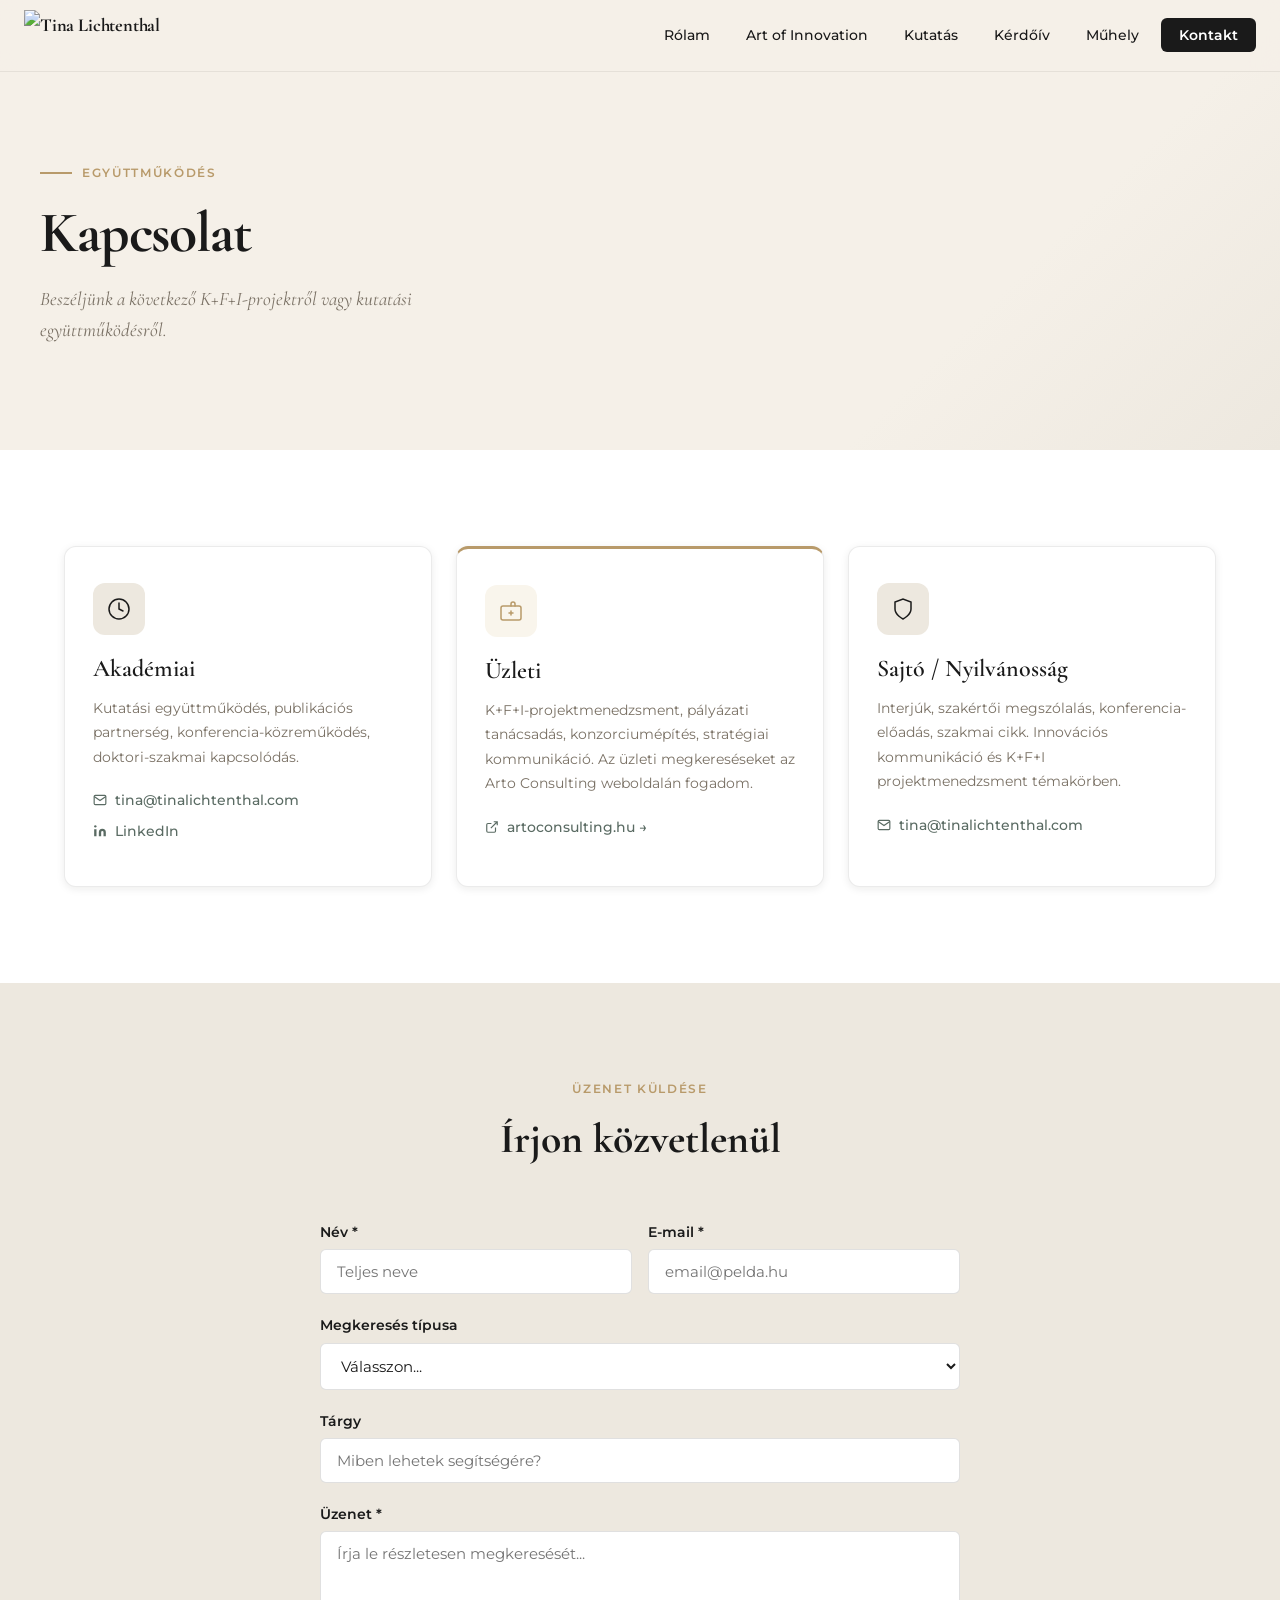
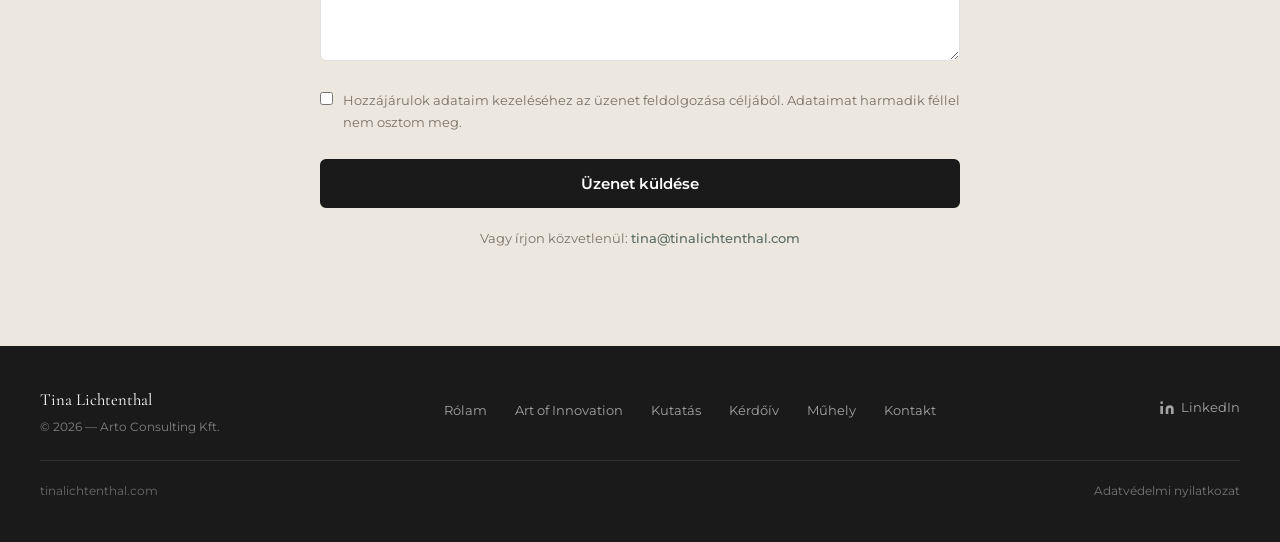
==== commit fe2275e8: "Update kapcsolat.html" ====
--- a/kapcsolat.html
+++ b/kapcsolat.html
@@ -7,15 +7,14 @@
   <meta name="description" content="Kutatási együttműködés, K+F+I projektmenedzsment, sajtó. Lépjen kapcsolatba Tina Lichtenthalhoz.">
   <link rel="preconnect" href="https://fonts.googleapis.com">
   <link rel="preconnect" href="https://fonts.gstatic.com" crossorigin>
-  <link href="https://fonts.googleapis.com/css2?family=Playfair+Display:ital,wght@0,400;0,600;0,700;1,400;1,600&family=Inter:wght@300;400;500;600&family=JetBrains+Mono:wght@400;500&display=swap" rel="stylesheet">
+  <link href="https://fonts.googleapis.com/css2?family=Playfair+Display:ital,wght@0,400;0,600;0,700;1,400;1,600&family=Cormorant+Garamond:ital,wght@0,300;0,400;0,600;1,300;1,400&family=Montserrat:wght@300;400;500;600&family=JetBrains+Mono:wght@400;500&display=swap" rel="stylesheet">
   <link rel="stylesheet" href="assets/css/style.css">
 </head>
 <body>
 
   <nav class="navbar">
   <a href="index.html" class="nav-brand">
-    Tina Lichtenthal
-    <span>Art of Innovation</span>
+    <img src="assets/img/logo.svg" alt="Tina Lichtenthal" class="nav-logo">
   </a>
   <ul class="nav-links">
     <li><a href="rolam.html">Rólam</a></li>
--- a/assets/css/style.css
+++ b/assets/css/style.css
@@ -3,32 +3,32 @@
    Vizuális identitás & Stíluslap
    ============================================= */
 
-@import url('https://fonts.googleapis.com/css2?family=Playfair+Display:ital,wght@0,400;0,600;0,700;1,400;1,600&family=Inter:wght@300;400;500;600&family=JetBrains+Mono:wght@400;500&display=swap');
+@import url('https://fonts.googleapis.com/css2?family=Playfair+Display:ital,wght@0,400;0,600;0,700;1,400;1,600&family=Cormorant+Garamond:ital,wght@0,300;0,400;0,600;1,300;1,400&family=Montserrat:wght@300;400;500;600&family=JetBrains+Mono:wght@400;500&display=swap');
 
 /* ---- CSS változók ---- */
 :root {
-  --navy:       #0d0d0d;
-  --blue:       #2a2a2a;
-  --gold:       #555555;
-  --gold-light: #777777;
-  --bg-blue:    #f0f0f0;
+  --navy:       #1a1a1a;
+  --blue:       #5a6b63;
+  --gold:       #b89a6a;
+  --gold-light: #cdb48a;
+  --bg-blue:    #ede8df;
   --white:      #FFFFFF;
-  --offwhite:   #FAFAFA;
-  --light-gray: #EBEBEB;
+  --offwhite:   #f5f0e8;
+  --light-gray: #ece7de;
   --text:       #1a1a1a;
-  --text-muted: #666666;
-
-  --font-heading: 'Playfair Display', Georgia, serif;
-  --font-body:    'Inter', system-ui, sans-serif;
+  --text-muted: #7a7165;
+
+  --font-heading: 'Cormorant Garamond', 'Playfair Display', Georgia, serif;
+  --font-body:    'Montserrat', 'Inter', system-ui, sans-serif;
   --font-mono:    'JetBrains Mono', monospace;
 
   --max-w: 1200px;
   --section-pad: 96px 24px;
   --radius: 6px;
 
-  --shadow-sm: 0 2px 8px rgba(0,0,0,0.08);
-  --shadow-md: 0 8px 32px rgba(0,0,0,0.12);
-  --shadow-lg: 0 16px 48px rgba(0,0,0,0.18);
+  --shadow-sm: 0 2px 8px rgba(26,20,10,0.08);
+  --shadow-md: 0 8px 32px rgba(26,20,10,0.12);
+  --shadow-lg: 0 16px 48px rgba(26,20,10,0.18);
 }
 
 /* ---- Reset & alap ---- */
@@ -1138,3 +1138,29 @@
   color: rgba(255,255,255,0.2);
   margin: 0 4px;
 }
+
+/* =============================================
+   BRAND LOGO
+   ============================================= */
+.nav-logo {
+  height: 52px;
+  width: auto;
+  display: block;
+  transition: opacity 0.2s;
+}
+.nav-logo:hover { opacity: 0.75; }
+
+/* Navbar krém háttér */
+.navbar {
+  background: rgba(245,240,232,0.94) !important;
+  border-bottom: 1px solid rgba(26,20,10,0.07) !important;
+}
+
+/* Hero és offwhite szekciók meleg krém */
+body { background: var(--offwhite); }
+
+/* Gombok finomítás brand-hez */
+.btn-primary { background: var(--navy); border-color: var(--navy); }
+.btn-primary:hover { background: #333; border-color: #333; }
+.btn-secondary { color: var(--navy); border-color: var(--navy); }
+.btn-secondary:hover { background: var(--navy); color: white; }
